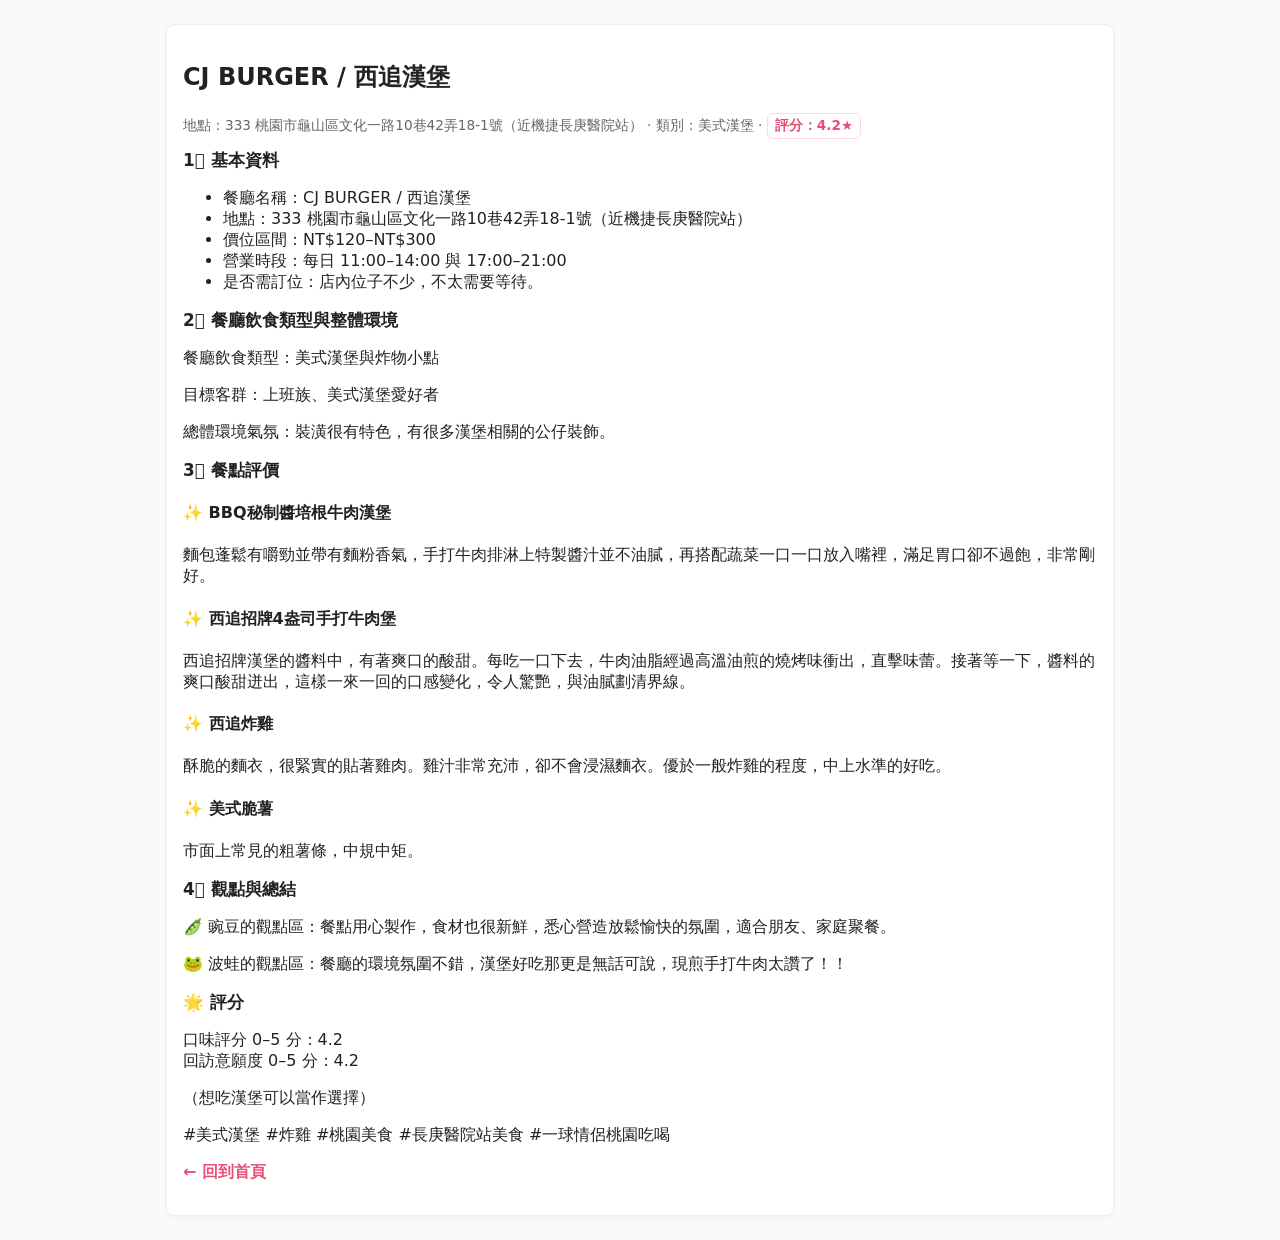
==== reviews/cj-hamburger.html @ 39c3179a "Add files via upload" ====
<!doctype html>
<html lang="zh-Hant">
<head>
  <meta charset="utf-8">
  <meta name="viewport" content="width=device-width,initial-scale=1" />
  <title>CJ 漢堡 — 美食評論</title>
  <link rel="stylesheet" href="../css/style.css">
</head>
<body>
  <main class="container">
    <article class="card">
      <h2>CJ BURGER / 西追漢堡</h2>
      <div class="meta">地點：333 桃園市龜山區文化一路10巷42弄18-1號（近機捷長庚醫院站） · 類別：美式漢堡 · <span class="rating">評分：4.2★</span></div>

      <h3>1⃣️ 基本資料</h3>
      <ul>
        <li>餐廳名稱：CJ BURGER / 西追漢堡</li>
        <li>地點：333 桃園市龜山區文化一路10巷42弄18-1號（近機捷長庚醫院站）</li>
        <li>價位區間：NT$120–NT$300</li>
        <li>營業時段：每日 11:00–14:00 與 17:00–21:00</li>
        <li>是否需訂位：店內位子不少，不太需要等待。</li>
      </ul>

      <h3>2⃣️ 餐廳飲食類型與整體環境</h3>
      <p>餐廳飲食類型：美式漢堡與炸物小點</p>
      <p>目標客群：上班族、美式漢堡愛好者</p>
      <p>總體環境氣氛：裝潢很有特色，有很多漢堡相關的公仔裝飾。</p>

      <h3>3⃣️ 餐點評價</h3>
      <h4>✨️ BBQ秘制醬培根牛肉漢堡</h4>
      <p>麵包蓬鬆有嚼勁並帶有麵粉香氣，手打牛肉排淋上特製醬汁並不油膩，再搭配蔬菜一口一口放入嘴裡，滿足胃口卻不過飽，非常剛好。</p>

      <h4>✨️ 西追招牌4盎司手打牛肉堡</h4>
      <p>西追招牌漢堡的醬料中，有著爽口的酸甜。每吃一口下去，牛肉油脂經過高溫油煎的燒烤味衝出，直擊味蕾。接著等一下，醬料的爽口酸甜迸出，這樣一來一回的口感變化，令人驚艷，與油膩劃清界線。</p>

      <h4>✨️ 西追炸雞</h4>
      <p>酥脆的麵衣，很緊實的貼著雞肉。雞汁非常充沛，卻不會浸濕麵衣。優於一般炸雞的程度，中上水準的好吃。</p>

      <h4>✨️ 美式脆薯</h4>
      <p>市面上常見的粗薯條，中規中矩。</p>

      <h3>4⃣️ 觀點與總結</h3>
      <p>🫛 豌豆的觀點區：餐點用心製作，食材也很新鮮，悉心營造放鬆愉快的氛圍，適合朋友、家庭聚餐。</p>
      <p>🐸 波蛙的觀點區：餐廳的環境氛圍不錯，漢堡好吃那更是無話可說，現煎手打牛肉太讚了！！</p>

      <h3>🌟 評分</h3>
      <p>口味評分 0–5 分：4.2<br>回訪意願度 0–5 分：4.2</p>
      <p>（想吃漢堡可以當作選擇）</p>

      <p class="muted">#美式漢堡 #炸雞 #桃園美食 #長庚醫院站美食 #一球情侶桃園吃喝</p>

      <p><a href="../index.html">← 回到首頁</a></p>
    </article>
  </main>
</body>
</html>
---- css/style.css ----
:root{
  --bg:#fafafa; --card:#fff; --accent:#e94e77; --muted:#666;
}
*{box-sizing:border-box}
body{font-family:Segoe UI, Roboto, 'Noto Sans TC', system-ui, -apple-system, sans-serif;background:var(--bg);color:#222;margin:0}
.site-header{background:linear-gradient(90deg,#fff 0,#ffeef1 100%);padding:2rem 1rem;border-bottom:1px solid #eee}
.site-header h1{margin:0;font-size:1.6rem}
.lead{margin:.4rem 0 0;color:var(--muted)}
.container{max-width:980px;margin:1.5rem auto;padding:0 1rem}
.controls{display:flex;gap:1rem;flex-wrap:wrap;margin-bottom:1rem;align-items:center}
.controls label{display:flex;flex-direction:column;font-size:.9rem}
.controls select,.controls input{padding:.4rem .6rem;border:1px solid #ddd;border-radius:6px;background:#fff}
.grid{display:grid;grid-template-columns:repeat(auto-fill,minmax(240px,1fr));gap:1rem}
.card{background:var(--card);border-radius:8px;padding:1rem;box-shadow:0 2px 6px rgba(0,0,0,0.04);border:1px solid #eee}
.card h3{margin:.1rem 0 .4rem;font-size:1.05rem}
.meta{font-size:.85rem;color:var(--muted);margin-bottom:.6rem}
.excerpt{color:#333;margin-bottom:.8rem}
.rating{display:inline-block;background:#fff;border:1px solid #ffd7de;color:var(--accent);padding:.2rem .45rem;border-radius:6px;font-weight:600}
.card a{color:var(--accent);text-decoration:none;font-weight:600}
.site-footer{text-align:center;padding:1rem;color:var(--muted);font-size:.9rem;border-top:1px solid #eee;margin-top:2rem}

@media (max-width:520px){.controls{flex-direction:column;align-items:stretch}}
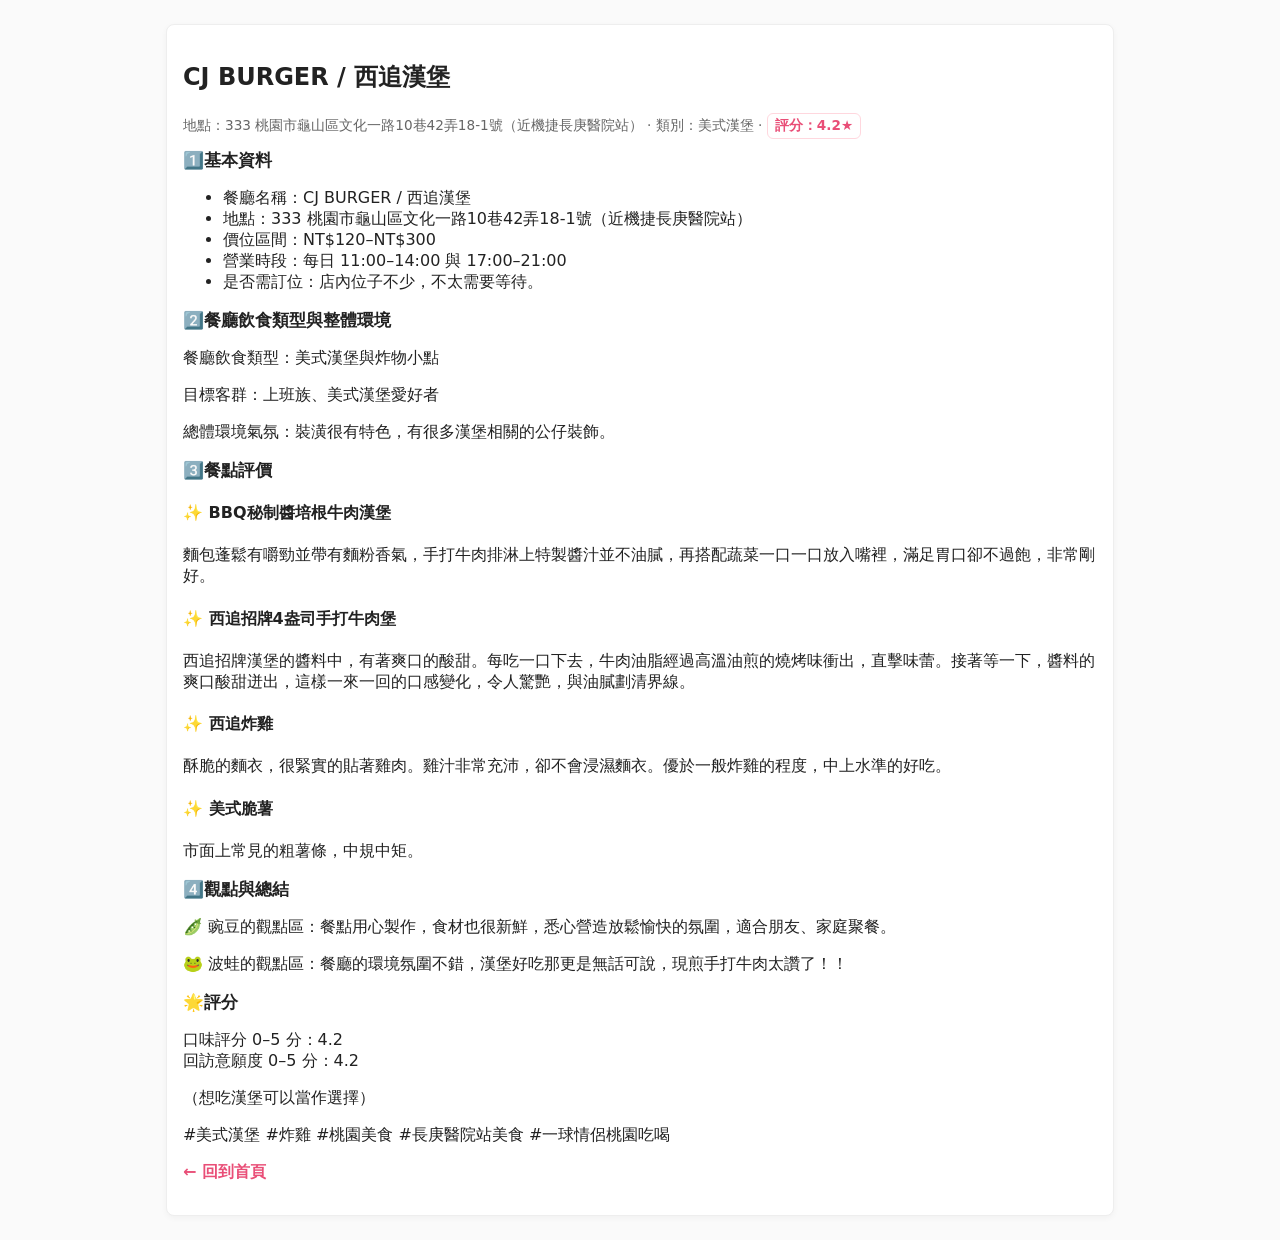
==== commit fc21a205: "Update cj-hamburger.html" ====
--- a/reviews/cj-hamburger.html
+++ b/reviews/cj-hamburger.html
@@ -12,7 +12,7 @@
       <h2>CJ BURGER / 西追漢堡</h2>
       <div class="meta">地點：333 桃園市龜山區文化一路10巷42弄18-1號（近機捷長庚醫院站） · 類別：美式漢堡 · <span class="rating">評分：4.2★</span></div>
 
-      <h3>1⃣️ 基本資料</h3>
+      <h3>1️⃣基本資料</h3>
       <ul>
         <li>餐廳名稱：CJ BURGER / 西追漢堡</li>
         <li>地點：333 桃園市龜山區文化一路10巷42弄18-1號（近機捷長庚醫院站）</li>
@@ -21,12 +21,12 @@
         <li>是否需訂位：店內位子不少，不太需要等待。</li>
       </ul>
 
-      <h3>2⃣️ 餐廳飲食類型與整體環境</h3>
+      <h3>2️⃣餐廳飲食類型與整體環境</h3>
       <p>餐廳飲食類型：美式漢堡與炸物小點</p>
       <p>目標客群：上班族、美式漢堡愛好者</p>
       <p>總體環境氣氛：裝潢很有特色，有很多漢堡相關的公仔裝飾。</p>
 
-      <h3>3⃣️ 餐點評價</h3>
+      <h3>3️⃣餐點評價</h3>
       <h4>✨️ BBQ秘制醬培根牛肉漢堡</h4>
       <p>麵包蓬鬆有嚼勁並帶有麵粉香氣，手打牛肉排淋上特製醬汁並不油膩，再搭配蔬菜一口一口放入嘴裡，滿足胃口卻不過飽，非常剛好。</p>
 
@@ -39,11 +39,11 @@
       <h4>✨️ 美式脆薯</h4>
       <p>市面上常見的粗薯條，中規中矩。</p>
 
-      <h3>4⃣️ 觀點與總結</h3>
+      <h3>4️⃣觀點與總結</h3>
       <p>🫛 豌豆的觀點區：餐點用心製作，食材也很新鮮，悉心營造放鬆愉快的氛圍，適合朋友、家庭聚餐。</p>
       <p>🐸 波蛙的觀點區：餐廳的環境氛圍不錯，漢堡好吃那更是無話可說，現煎手打牛肉太讚了！！</p>
 
-      <h3>🌟 評分</h3>
+      <h3>🌟評分</h3>
       <p>口味評分 0–5 分：4.2<br>回訪意願度 0–5 分：4.2</p>
       <p>（想吃漢堡可以當作選擇）</p>
 
@@ -54,3 +54,4 @@
   </main>
 </body>
 </html>
+
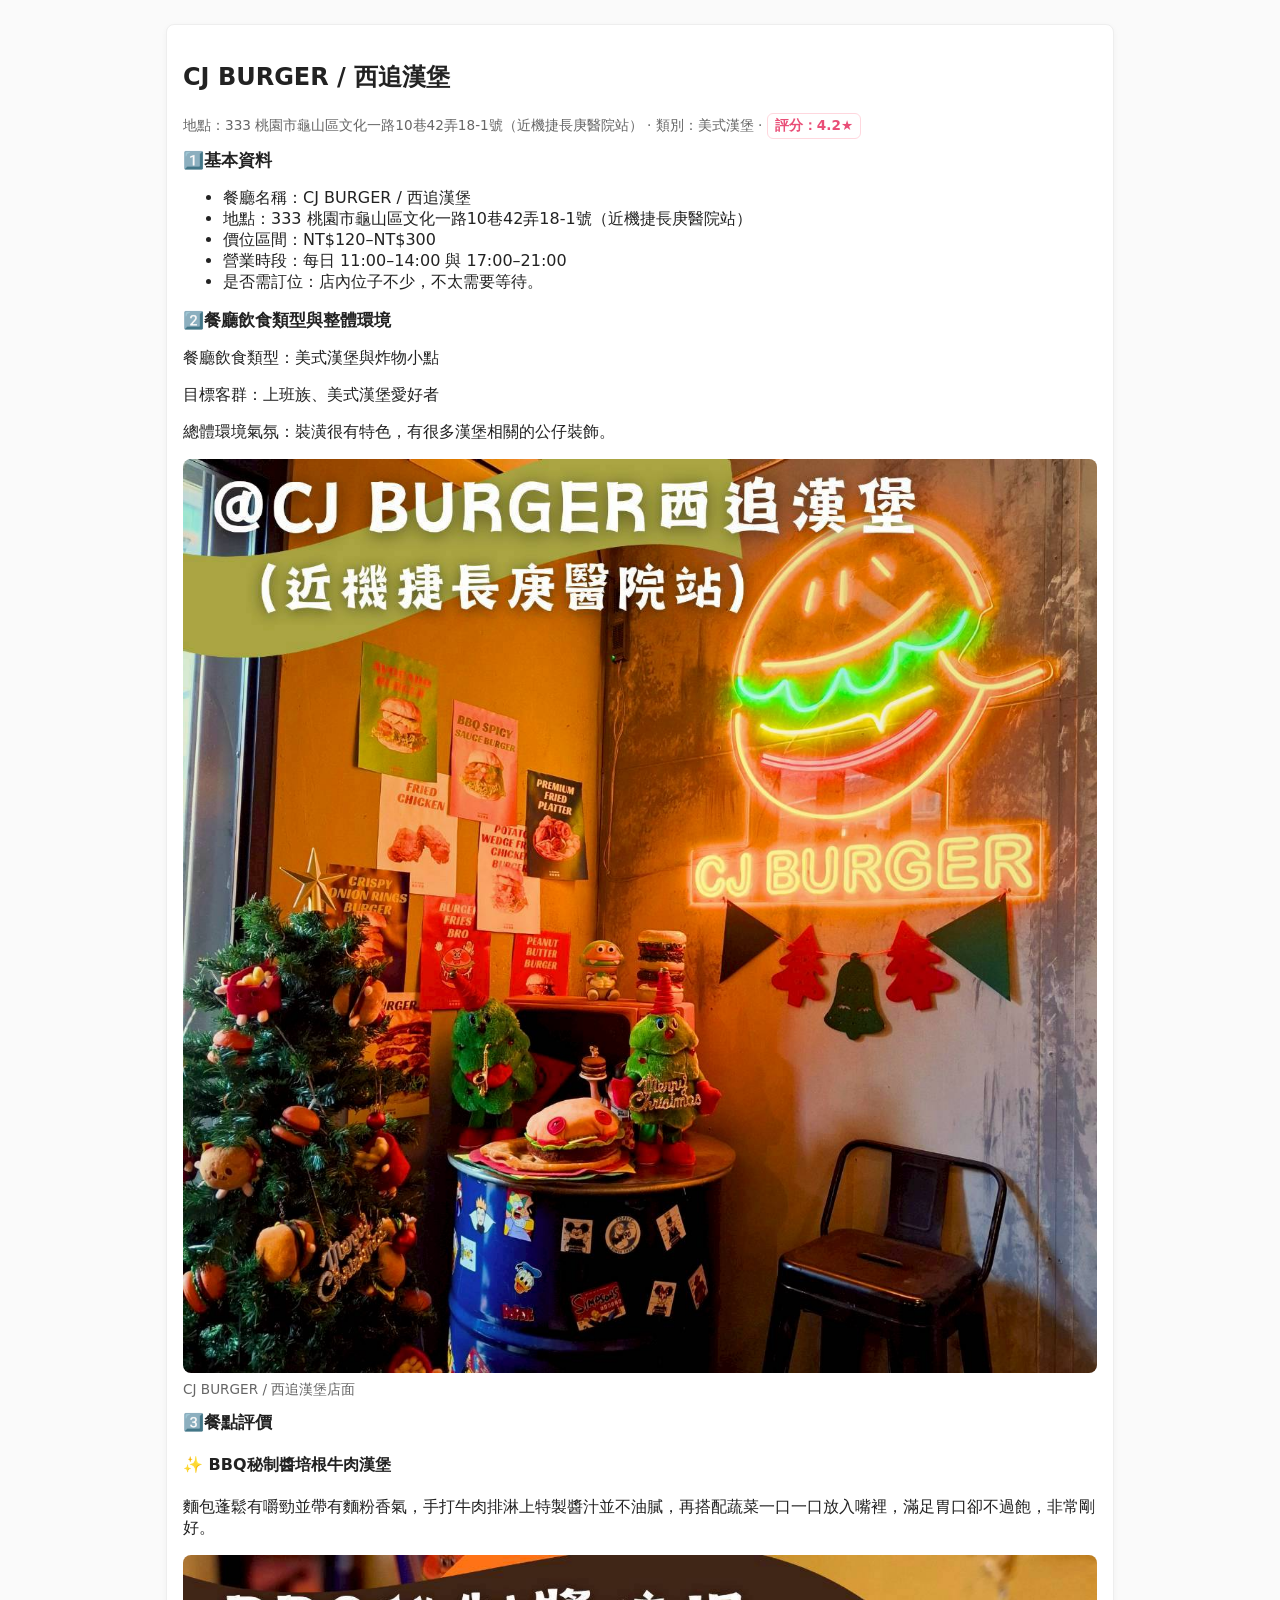
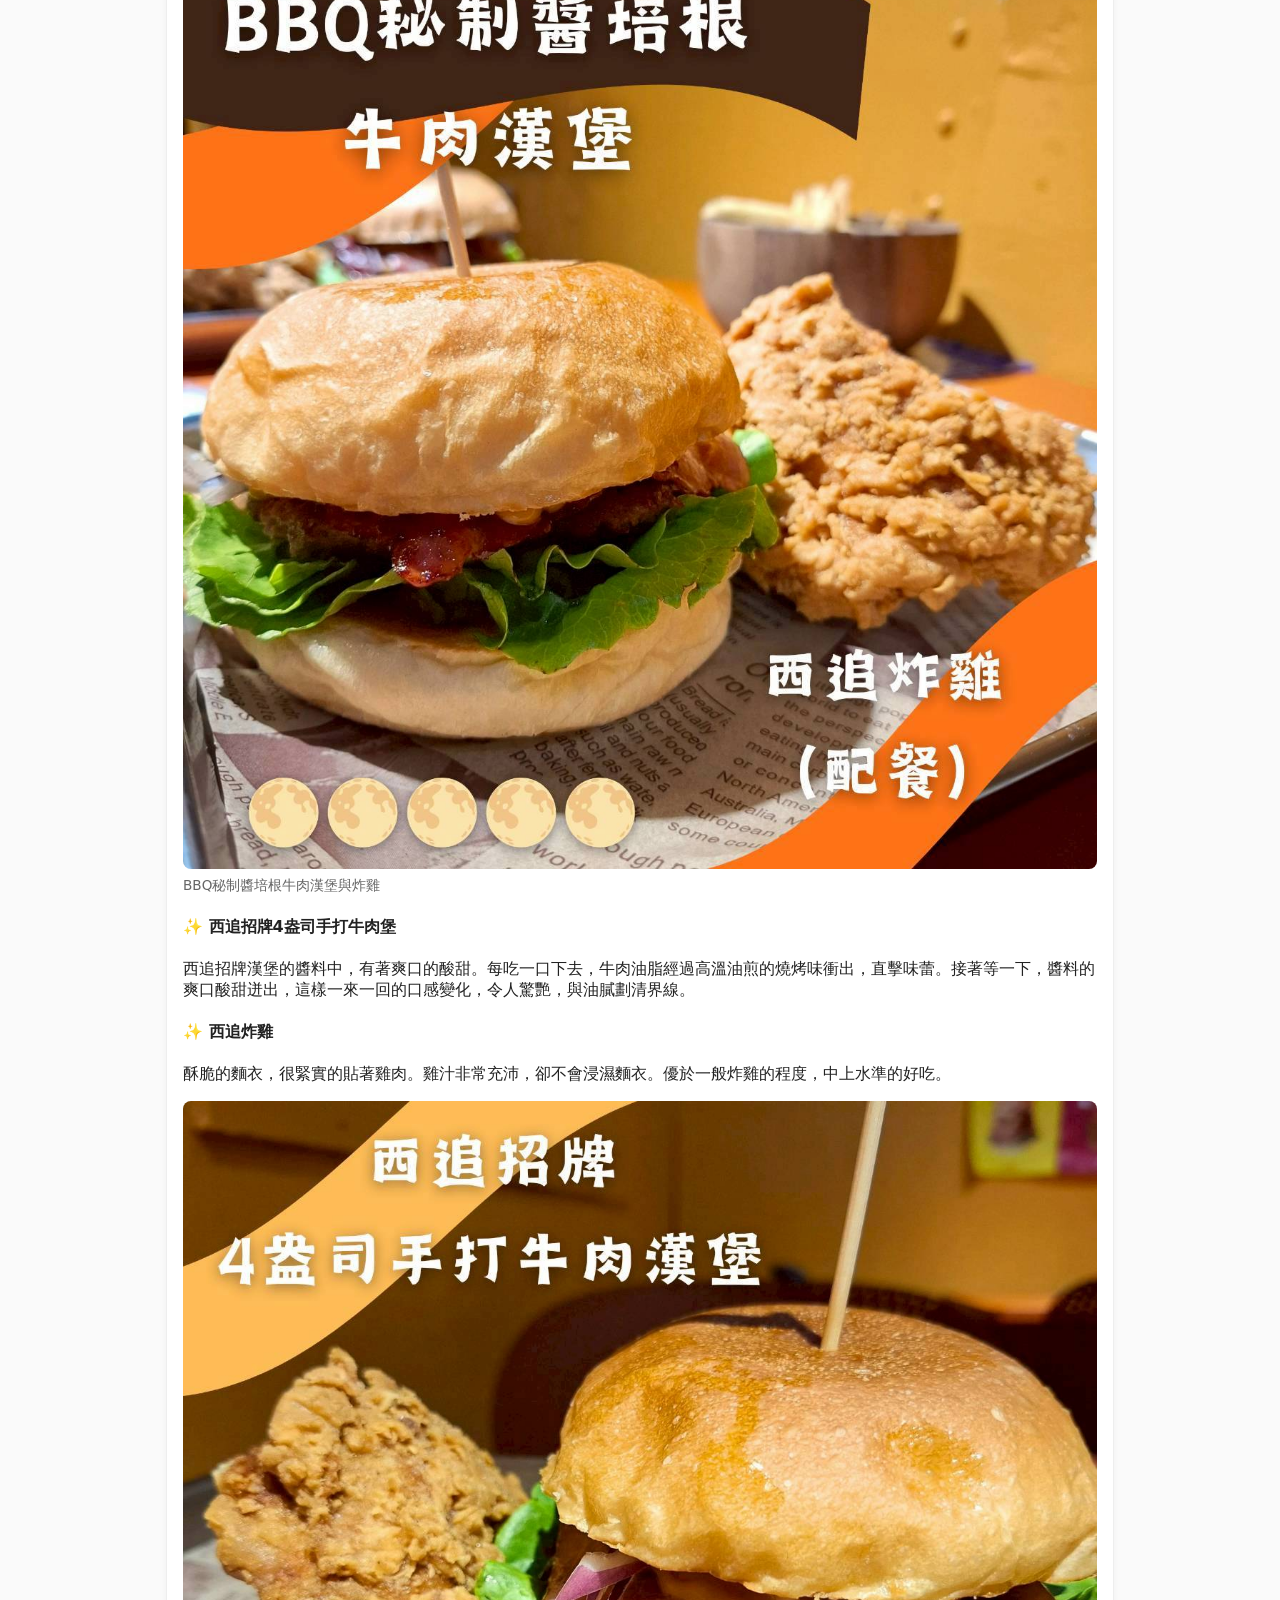
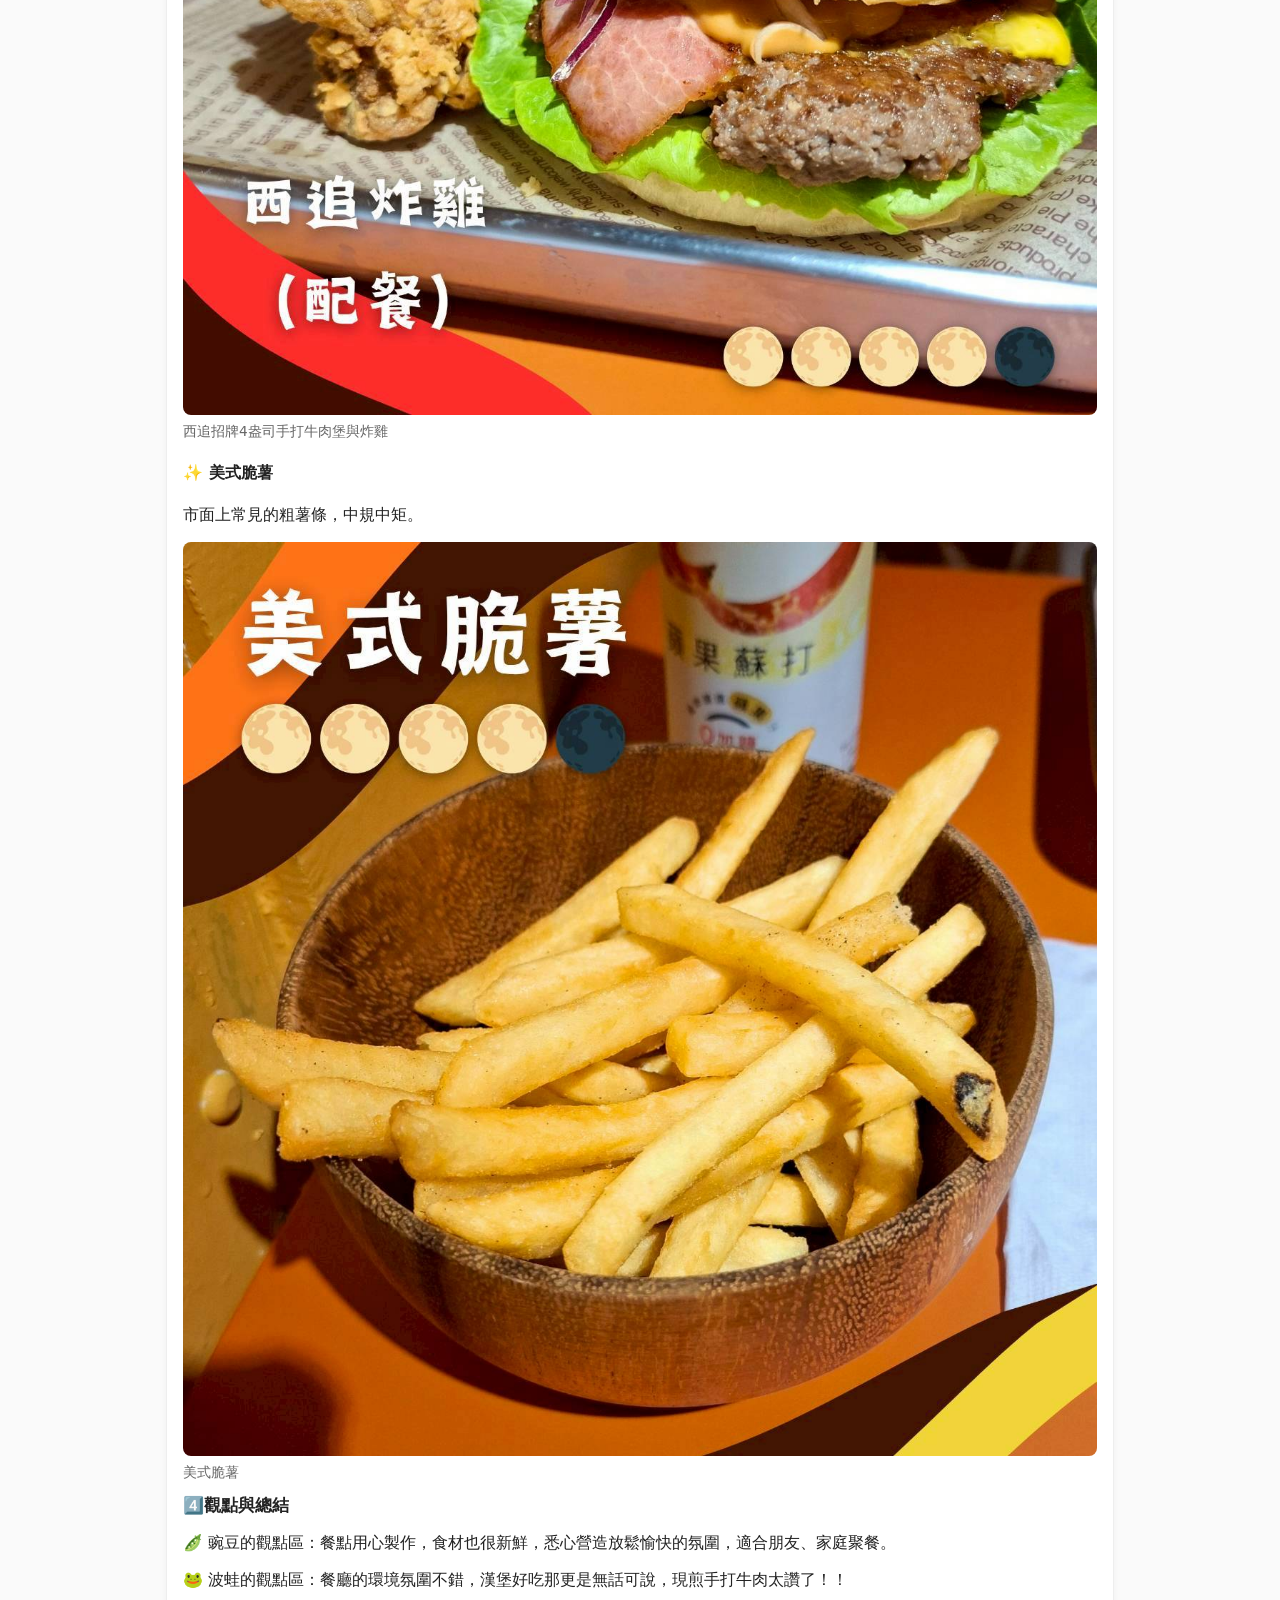
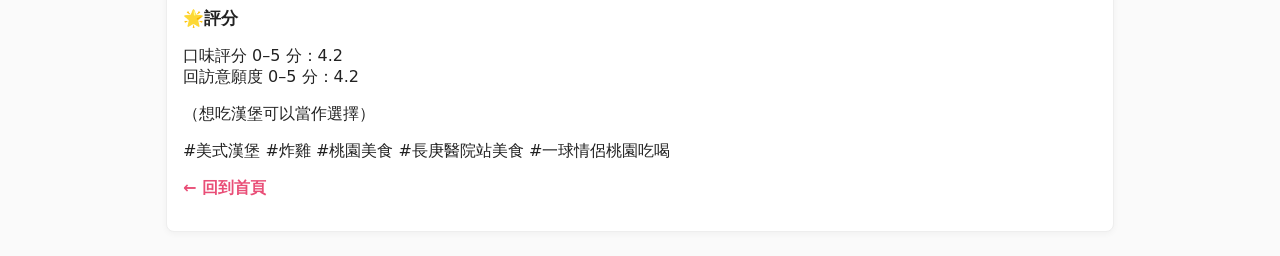
==== commit 833f78f1: "Add files via upload" ====
--- a/reviews/cj-hamburger.html
+++ b/reviews/cj-hamburger.html
@@ -25,19 +25,35 @@
       <p>餐廳飲食類型：美式漢堡與炸物小點</p>
       <p>目標客群：上班族、美式漢堡愛好者</p>
       <p>總體環境氣氛：裝潢很有特色，有很多漢堡相關的公仔裝飾。</p>
+      <figure>
+        <img src="cj-hamburger_storefront.jpg" alt="CJ BURGER / 西追漢堡店面" />
+        <figcaption>CJ BURGER / 西追漢堡店面</figcaption>
+      </figure>
 
       <h3>3️⃣餐點評價</h3>
       <h4>✨️ BBQ秘制醬培根牛肉漢堡</h4>
       <p>麵包蓬鬆有嚼勁並帶有麵粉香氣，手打牛肉排淋上特製醬汁並不油膩，再搭配蔬菜一口一口放入嘴裡，滿足胃口卻不過飽，非常剛好。</p>
+      <figure>
+        <img src="cj-hamburger_bbqbeef.jpg" alt="BBQ秘制醬培根牛肉漢堡與炸雞" />
+        <figcaption>BBQ秘制醬培根牛肉漢堡與炸雞</figcaption>
+      </figure>
 
       <h4>✨️ 西追招牌4盎司手打牛肉堡</h4>
       <p>西追招牌漢堡的醬料中，有著爽口的酸甜。每吃一口下去，牛肉油脂經過高溫油煎的燒烤味衝出，直擊味蕾。接著等一下，醬料的爽口酸甜迸出，這樣一來一回的口感變化，令人驚艷，與油膩劃清界線。</p>
 
       <h4>✨️ 西追炸雞</h4>
       <p>酥脆的麵衣，很緊實的貼著雞肉。雞汁非常充沛，卻不會浸濕麵衣。優於一般炸雞的程度，中上水準的好吃。</p>
+      <figure>
+        <img src="cj-hamburger_4ouncebeef.jpg" alt="西追招牌4盎司手打牛肉堡與炸雞" />
+        <figcaption>西追招牌4盎司手打牛肉堡與炸雞</figcaption>
+      </figure>
 
       <h4>✨️ 美式脆薯</h4>
       <p>市面上常見的粗薯條，中規中矩。</p>
+      <figure>
+        <img src="cj-hamburger_frice.jpg" alt="美式脆薯" />
+        <figcaption>美式脆薯</figcaption>
+      </figure>
 
       <h3>4️⃣觀點與總結</h3>
       <p>🫛 豌豆的觀點區：餐點用心製作，食材也很新鮮，悉心營造放鬆愉快的氛圍，適合朋友、家庭聚餐。</p>
--- a/css/style.css
+++ b/css/style.css
@@ -20,3 +20,8 @@
 .site-footer{text-align:center;padding:1rem;color:var(--muted);font-size:.9rem;border-top:1px solid #eee;margin-top:2rem}
 
 @media (max-width:520px){.controls{flex-direction:column;align-items:stretch}}
+
+/* Image styling for review pages */
+.card img{max-width:100%;height:auto;display:block;margin:0.5rem 0;border-radius:8px}
+.card figure{margin:0;}
+.card figcaption{font-size:.85rem;color:var(--muted);margin-bottom:0.75rem}
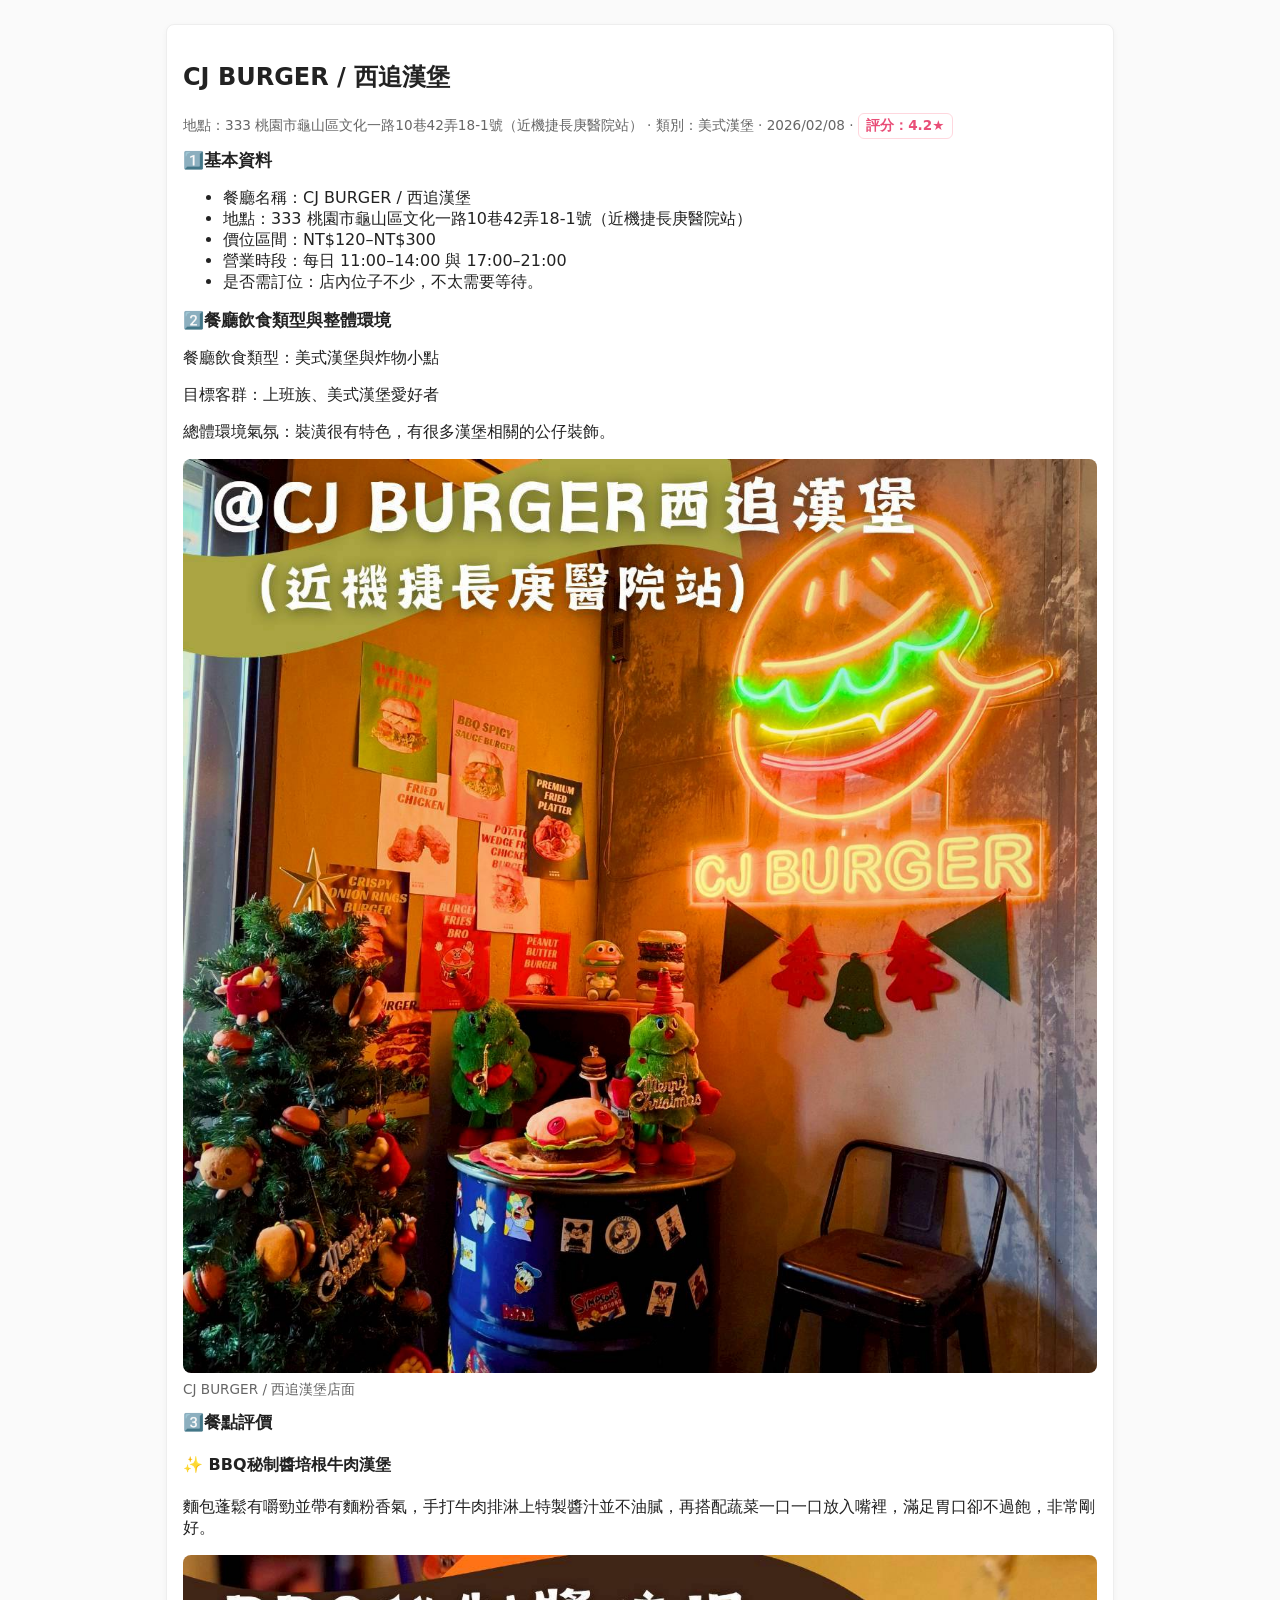
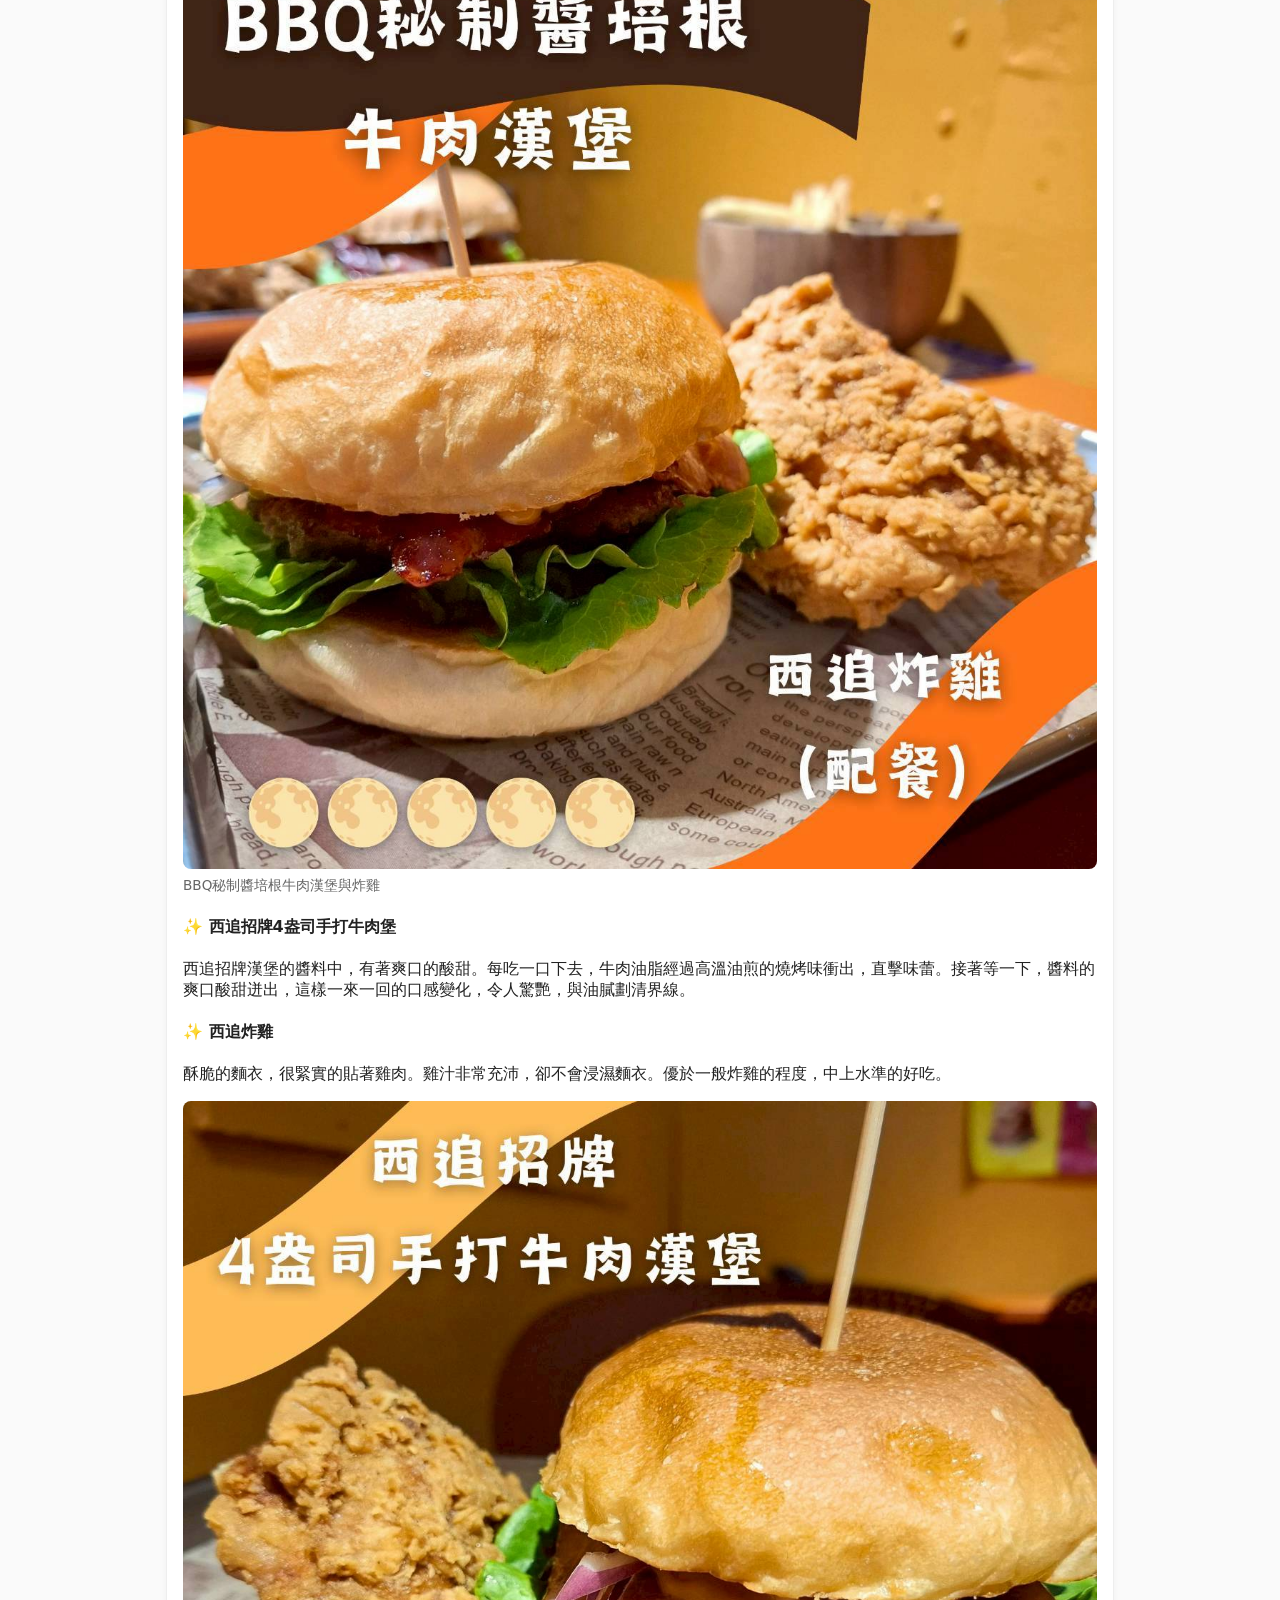
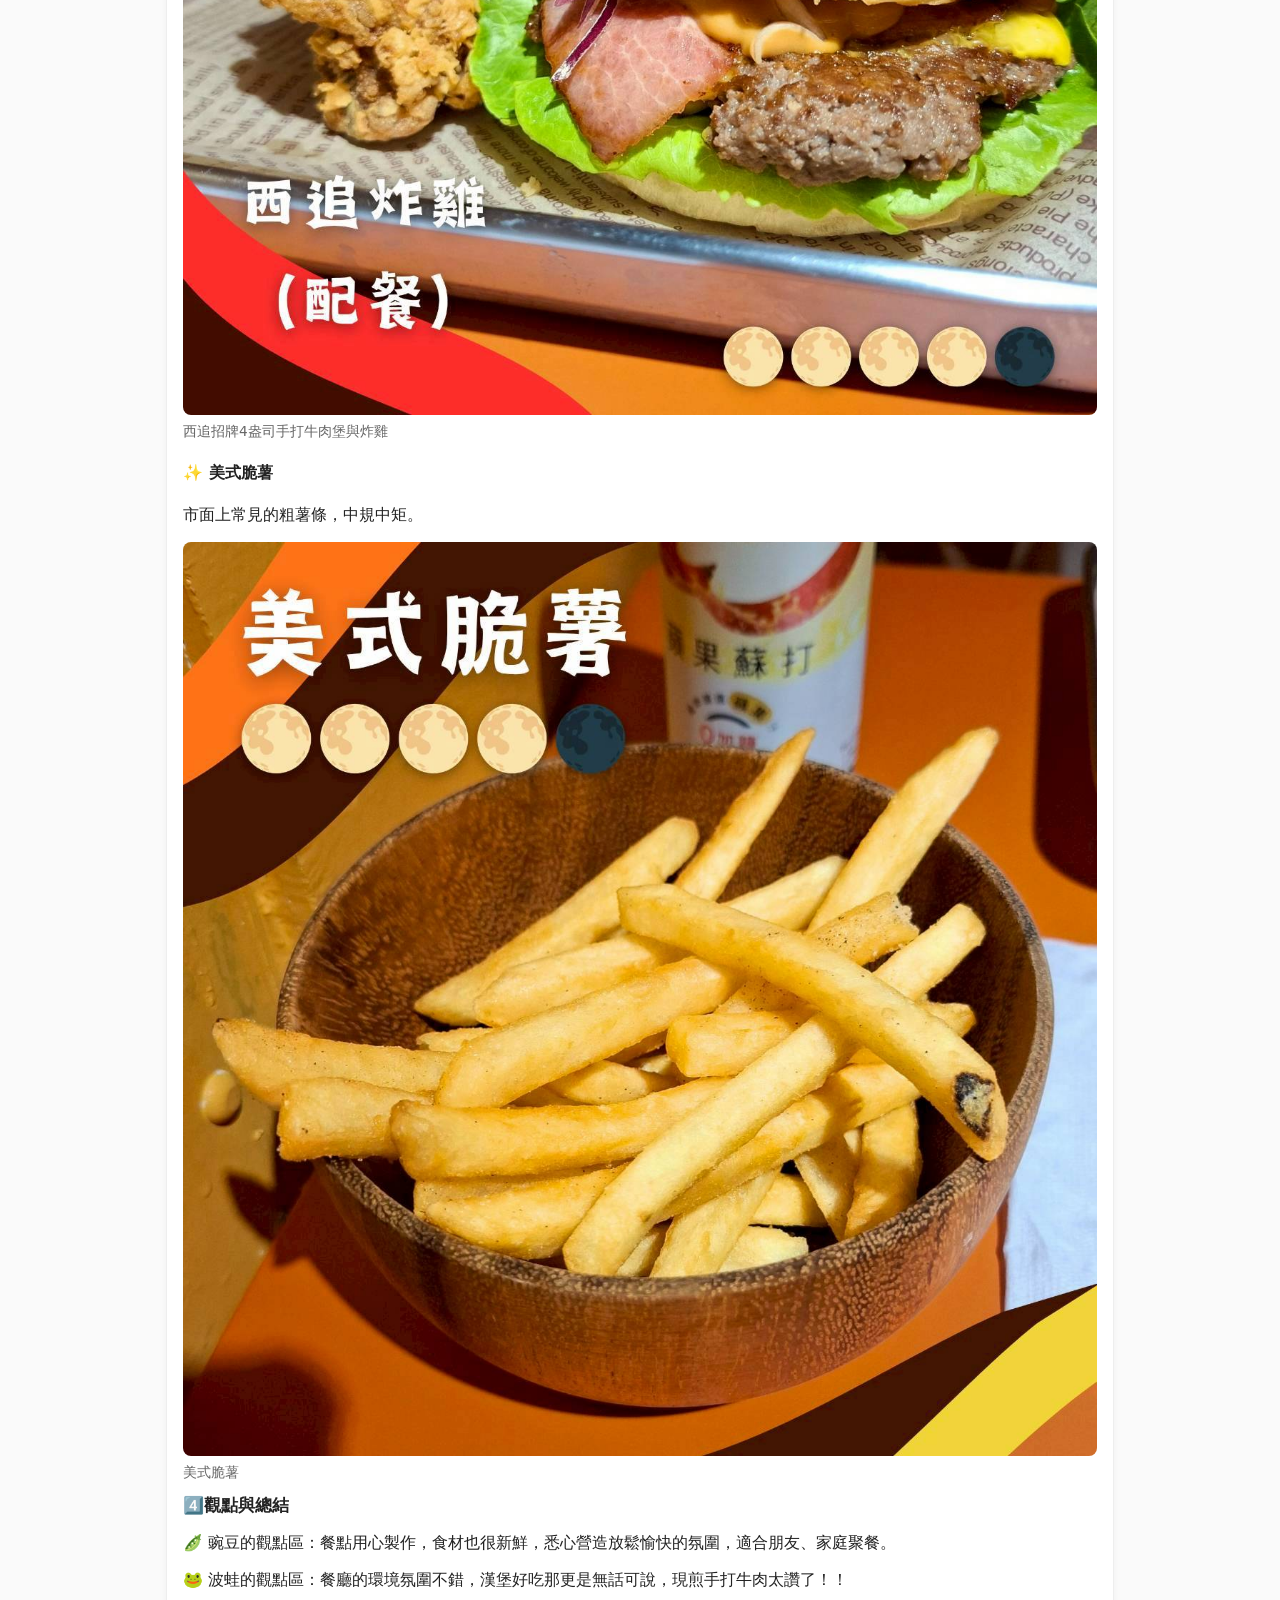
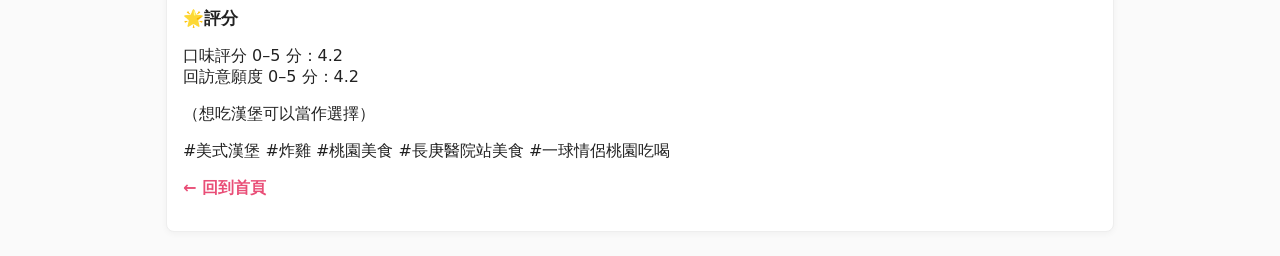
==== commit 03bc7048: "Add files via upload" ====
--- a/reviews/cj-hamburger.html
+++ b/reviews/cj-hamburger.html
@@ -10,7 +10,7 @@
   <main class="container">
     <article class="card">
       <h2>CJ BURGER / 西追漢堡</h2>
-      <div class="meta">地點：333 桃園市龜山區文化一路10巷42弄18-1號（近機捷長庚醫院站） · 類別：美式漢堡 · <span class="rating">評分：4.2★</span></div>
+      <div class="meta">地點：333 桃園市龜山區文化一路10巷42弄18-1號（近機捷長庚醫院站） · 類別：美式漢堡 · 2026/02/08 · <span class="rating">評分：4.2★</span></div>
 
       <h3>1️⃣基本資料</h3>
       <ul>
